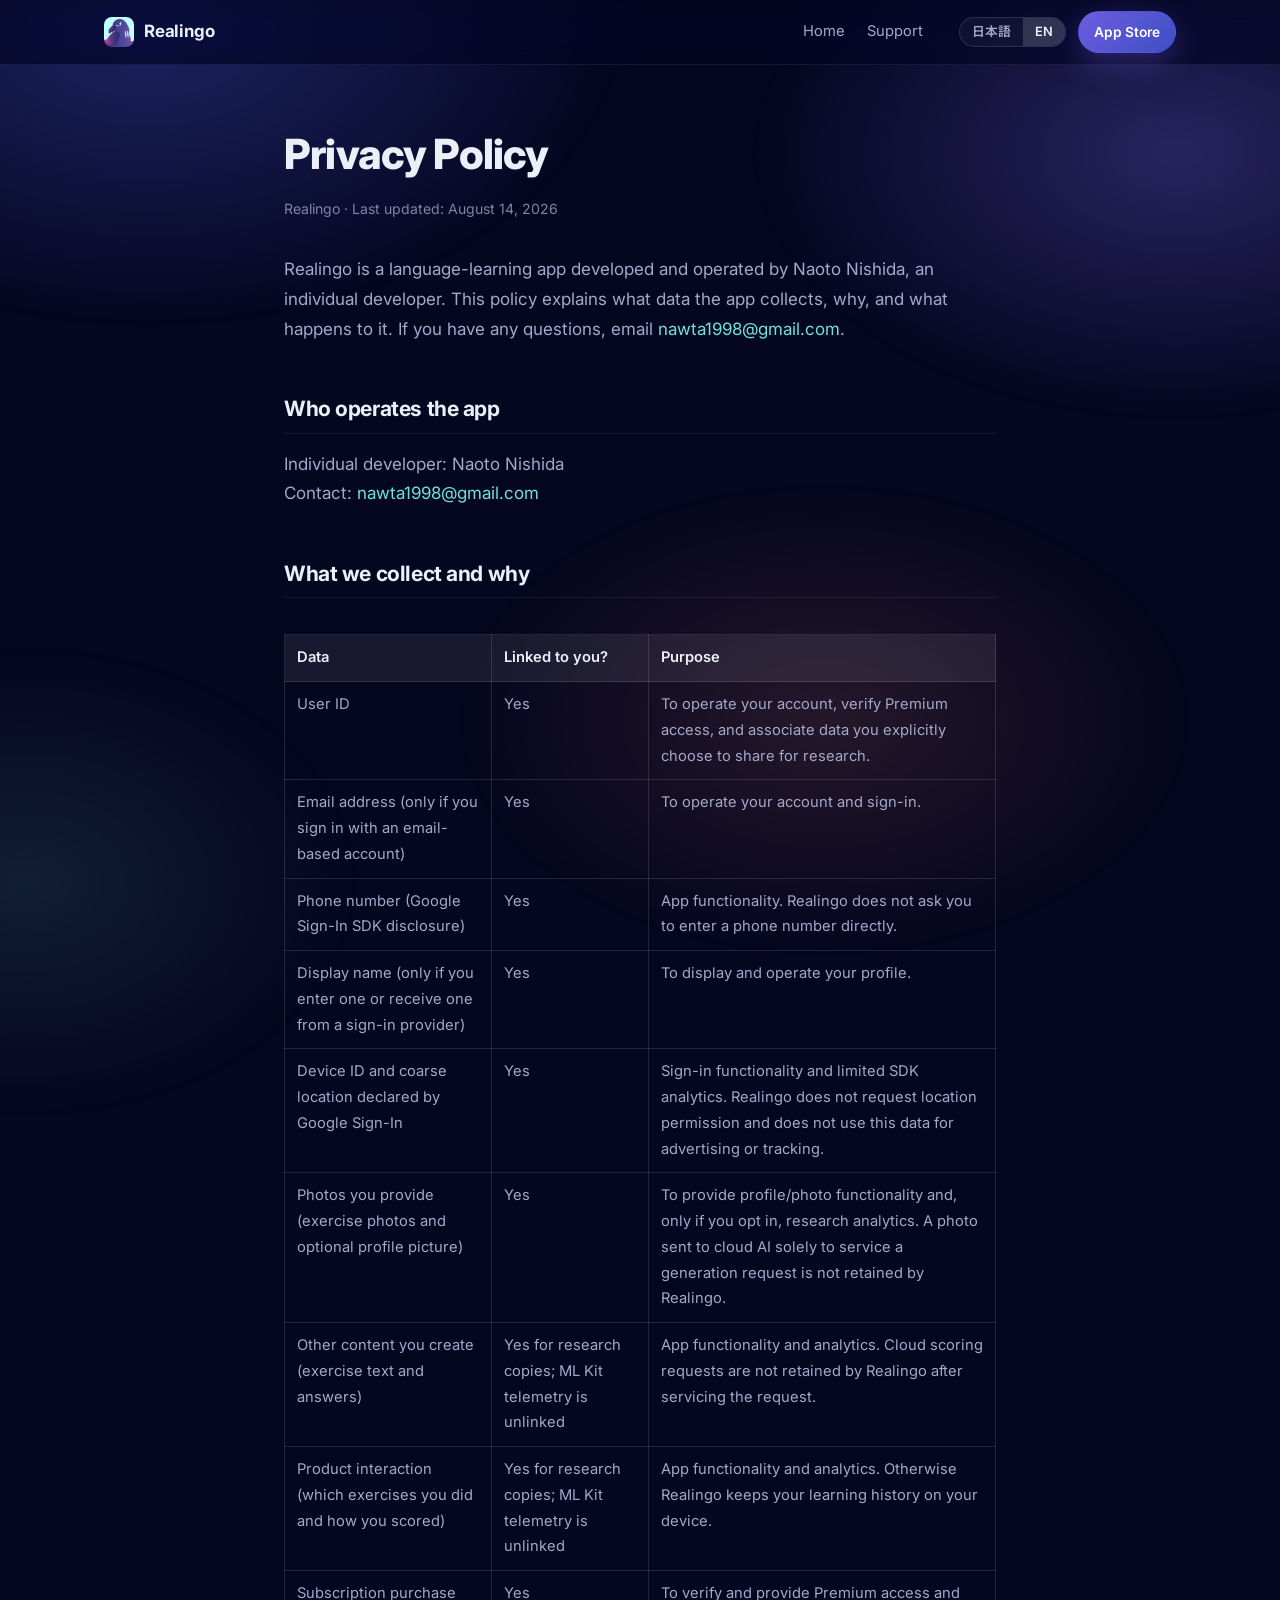
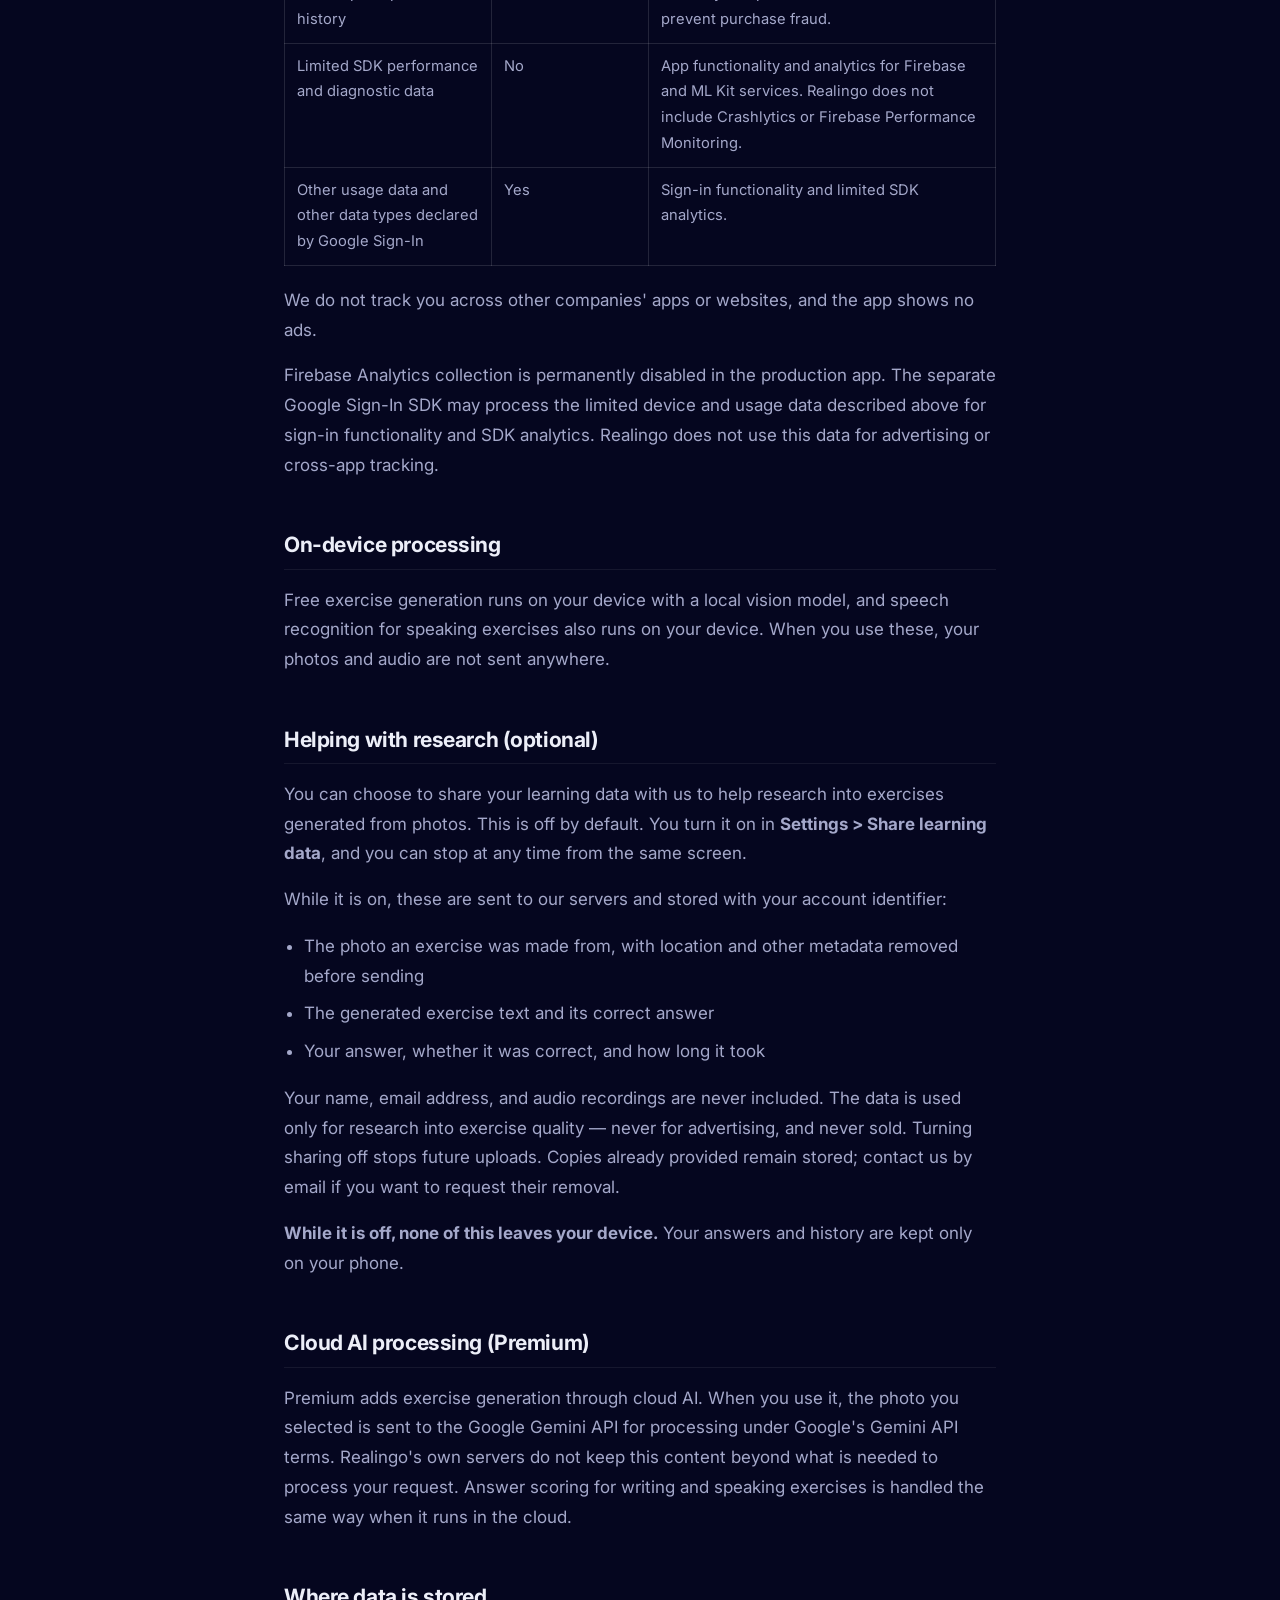
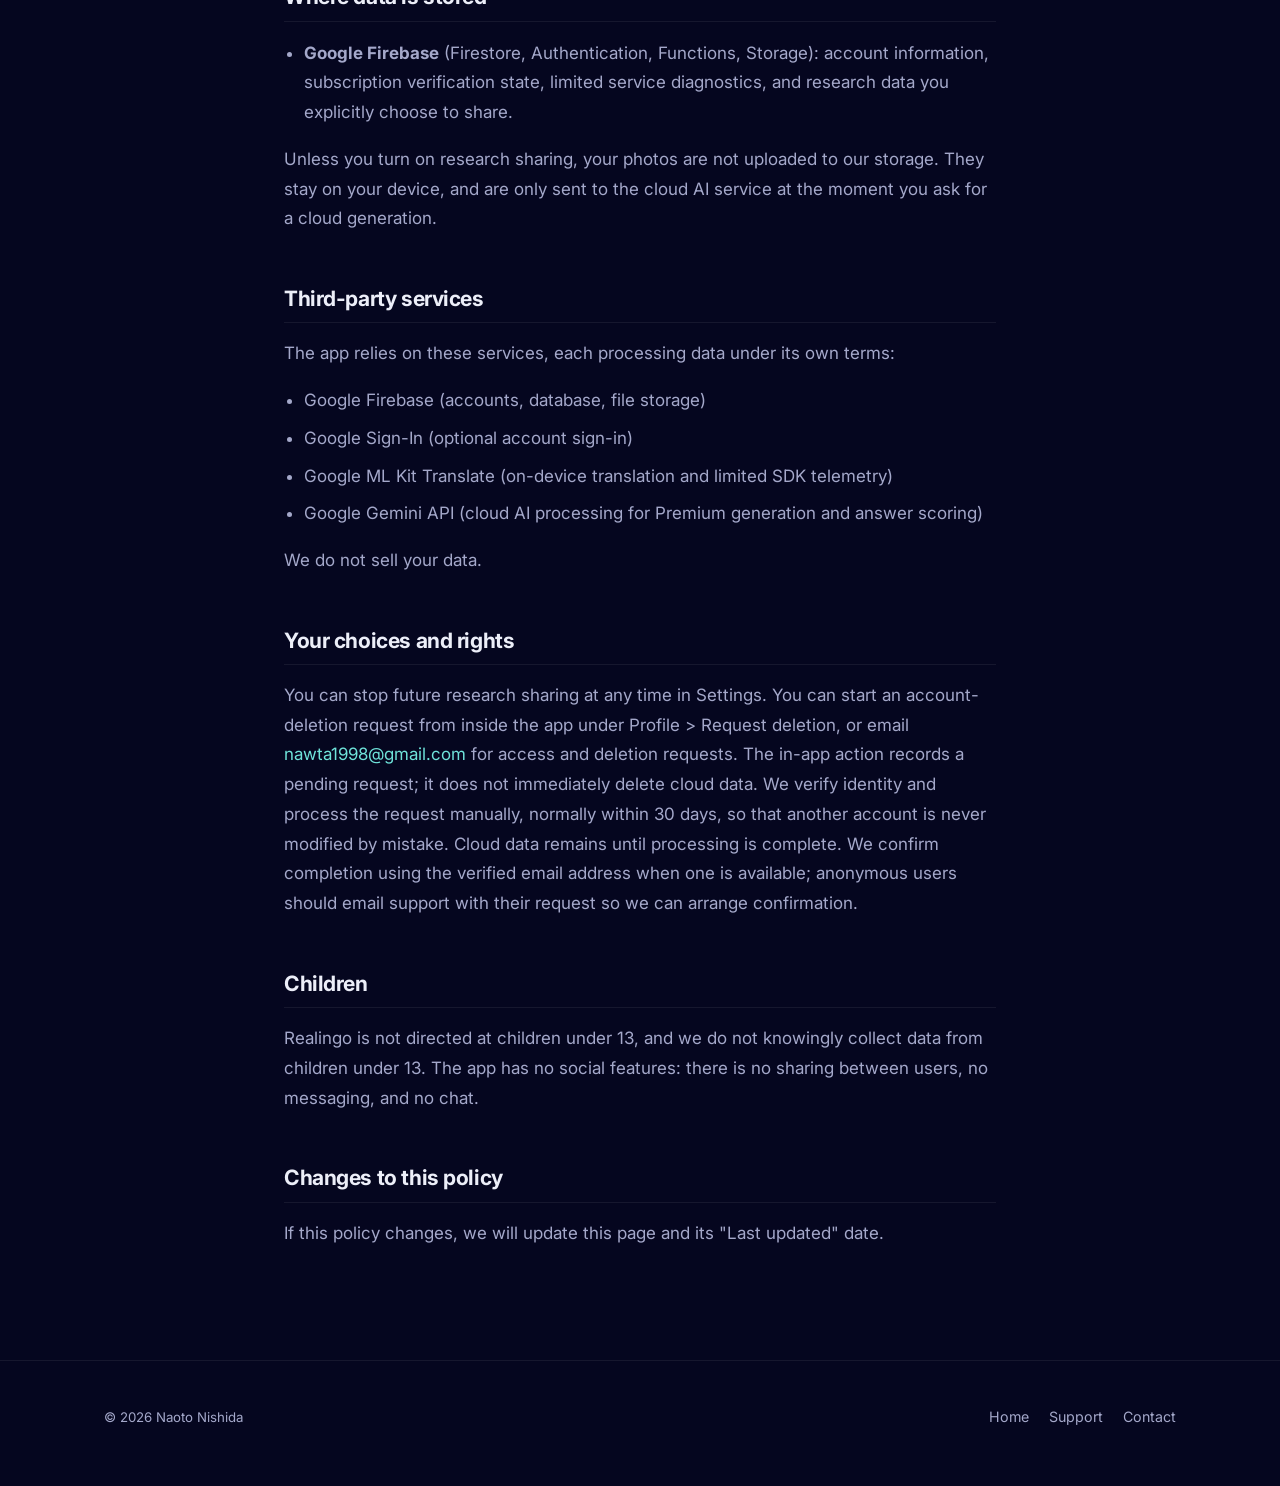
==== privacy.html @ 9abddb1e "Add the Realingo website: landing page, privacy policy, support Three static pages with no build ste" ====
<!DOCTYPE html>
<html lang="ja" data-lang="ja">
<head>
<meta charset="utf-8">
<meta name="viewport" content="width=device-width, initial-scale=1">
<title>プライバシーポリシー — Realingo</title>
<meta name="title-ja" content="プライバシーポリシー — Realingo">
<meta name="title-en" content="Privacy Policy — Realingo">
<meta name="description" content="Realingo が収集するデータと、その用途・保存先・削除方法について。">
<meta name="desc-ja" content="Realingo が収集するデータと、その用途・保存先・削除方法について。">
<meta name="desc-en" content="What data Realingo collects, why, where it is stored, and how to have it deleted.">
<meta name="theme-color" content="#05061f">
<link rel="icon" href="assets/favicon-32.png" sizes="32x32">
<link rel="apple-touch-icon" href="assets/icon-180.png">
<link rel="preconnect" href="https://fonts.googleapis.com">
<link rel="preconnect" href="https://fonts.gstatic.com" crossorigin>
<link href="https://fonts.googleapis.com/css2?family=Inter:wght@400;500;600;700;800&family=Noto+Sans+JP:wght@400;500;700&display=swap" rel="stylesheet">
<link rel="stylesheet" href="styles.css">
<script>
(function(){var r=document.documentElement;r.className+=" js";var l=(location.search.match(/[?&]lang=(ja|en)/)||[])[1];try{if(!l)l=localStorage.getItem("realingo-lang");}catch(e){}if(l!=="ja"&&l!=="en")l=(navigator.language||"en").toLowerCase().indexOf("ja")===0?"ja":"en";r.setAttribute("data-lang",l);r.setAttribute("lang",l);})();
</script>
</head>
<body>

<header class="site-header">
  <div class="wrap">
    <a class="brand" href="./">
      <img src="assets/icon-180.png" alt="" width="30" height="30">
      Realingo
    </a>
    <nav class="site-nav">
      <a href="./"><span class="ja">ホーム</span><span class="en">Home</span></a>
      <a href="support.html"><span class="ja">サポート</span><span class="en">Support</span></a>
    </nav>
    <div class="header-actions">
      <div class="lang-toggle" role="group" aria-label="Language">
        <button type="button" data-lang="ja" aria-pressed="true">日本語</button>
        <button type="button" data-lang="en" aria-pressed="false">EN</button>
      </div>
      <a class="btn btn-primary btn-sm" href="https://apps.apple.com/us/app/realingo/id6791108476">App Store</a>
    </div>
  </div>
</header>

<main class="doc">
  <div class="wrap">

    <!-- ========================= 日本語 ========================= -->
    <div class="ja">
      <h1>プライバシーポリシー</h1>
      <p class="meta">Realingo ・ 最終更新日: 2026年8月14日</p>

      <p>Realingo は、個人開発者である西田直人が開発・運営する語学学習アプリです。このポリシーでは、アプリがどのデータを、何のために集め、それがどう扱われるかを説明します。ご質問は <a href="mailto:nawta1998@gmail.com">nawta1998@gmail.com</a> までお願いします。</p>

      <p class="meta">この日本語版は英語版の参考訳です。内容に差異がある場合は英語版（ヘッダーの EN で切り替え）が優先します。</p>

      <h2>運営者</h2>
      <p>個人開発者: 西田直人（Naoto Nishida）<br>
      連絡先: <a href="mailto:nawta1998@gmail.com">nawta1998@gmail.com</a></p>

      <h2>収集するデータと、その目的</h2>
      <div class="tablewrap">
        <table>
          <tr><th>データ</th><th>本人と紐づくか</th><th>目的</th></tr>
          <tr><td>ユーザー ID</td><td>はい</td><td>アカウントの運用、Premium 権限の確認、研究に提供すると明示的に選んだデータとの紐づけ。</td></tr>
          <tr><td>メールアドレス（メールでサインインした場合のみ）</td><td>はい</td><td>アカウントの運用とサインイン。</td></tr>
          <tr><td>電話番号（Google Sign-In SDK の開示事項）</td><td>はい</td><td>アプリの機能提供。Realingo が電話番号の入力を求めることはありません。</td></tr>
          <tr><td>表示名（入力した場合、またはサインイン提供元から取得した場合のみ）</td><td>はい</td><td>プロフィールの表示と運用。</td></tr>
          <tr><td>Google Sign-In が申告する端末 ID・おおまかな位置</td><td>はい</td><td>サインイン機能と、SDK の限定的な分析。Realingo は位置情報の許可を求めず、このデータを広告やトラッキングに使いません。</td></tr>
          <tr><td>提供された写真（練習用の写真と、任意のプロフィール画像）</td><td>はい</td><td>プロフィール・写真機能の提供と、オプトインした場合のみ研究分析。生成リクエストの処理のためだけにクラウド AI へ送られた写真を、Realingo は保持しません。</td></tr>
          <tr><td>作成した内容（練習問題の文と解答）</td><td>研究用のコピーは紐づく。ML Kit のテレメトリは紐づかない</td><td>アプリの機能提供と分析。クラウド採点のリクエストは、処理後に Realingo 側で保持しません。</td></tr>
          <tr><td>利用状況（どの練習をして、どう採点されたか）</td><td>研究用のコピーは紐づく。ML Kit のテレメトリは紐づかない</td><td>アプリの機能提供と分析。それ以外の場合、学習履歴は端末内に保持します。</td></tr>
          <tr><td>サブスクリプションの購入履歴</td><td>はい</td><td>Premium の権限確認と提供、購入の不正防止。</td></tr>
          <tr><td>SDK の限定的な性能・診断データ</td><td>いいえ</td><td>Firebase および ML Kit の機能提供と分析。Realingo は Crashlytics と Firebase Performance Monitoring を含みません。</td></tr>
          <tr><td>その他の利用データ、および Google Sign-In が申告するその他のデータ種別</td><td>はい</td><td>サインイン機能と、SDK の限定的な分析。</td></tr>
        </table>
      </div>
      <p>他社のアプリやウェブサイトをまたいだトラッキングは行いません。アプリに広告は表示されません。</p>
      <p>製品版アプリでは Firebase Analytics の収集を恒久的に無効化しています。別個の Google Sign-In SDK は、サインイン機能と SDK の分析のために上記の限定的な端末・利用データを処理することがあります。Realingo はこのデータを広告やアプリ横断のトラッキングに使いません。</p>

      <h2>端末内での処理</h2>
      <p>無料の問題生成は端末内のローカルな画像モデルで動き、スピーキング練習の音声認識も端末内で動きます。これらを使っているあいだ、写真と音声はどこにも送信されません。</p>

      <h2>研究への協力（任意）</h2>
      <p>写真から生成される練習問題の研究に協力するため、学習データを提供することを選べます。初期状態ではオフです。<strong>設定 &gt; Share learning data</strong> でオンにでき、同じ画面からいつでも止められます。</p>
      <p>オンのあいだ、次のデータがアカウント識別子とともにサーバーへ送られ、保存されます。</p>
      <ul>
        <li>練習問題のもとになった写真（送信前に位置情報などのメタデータを除去）</li>
        <li>生成された練習問題の文と、その正解</li>
        <li>あなたの解答、正誤、所要時間</li>
      </ul>
      <p>氏名・メールアドレス・録音データが含まれることはありません。このデータは練習問題の品質に関する研究にのみ使い、広告には使わず、販売もしません。オフにすると、それ以降の送信は止まります。すでに提供されたコピーは保存されたままになるので、削除をご希望の場合はメールでご連絡ください。</p>
      <p><strong>オフのあいだは、これらが端末の外に出ることはありません。</strong>解答と履歴は端末内にのみ保持されます。</p>

      <h2>クラウド AI による処理（Premium）</h2>
      <p>Premium では、クラウド AI による問題生成が使えます。これを使うと、選んだ写真が Google の Gemini API に送られ、Google の Gemini API 規約のもとで処理されます。Realingo のサーバーは、リクエストの処理に必要な範囲を超えてこの内容を保持しません。ライティングとスピーキングの採点をクラウドで行う場合も同様です。</p>

      <h2>データの保存先</h2>
      <ul>
        <li><strong>Google Firebase</strong>（Firestore、Authentication、Functions、Storage）: アカウント情報、サブスクリプションの確認状態、限定的なサービス診断、および明示的に提供を選んだ研究データ。</li>
      </ul>
      <p>研究への提供をオンにしないかぎり、写真が当方のストレージにアップロードされることはありません。写真は端末内に留まり、クラウド生成を依頼した瞬間にのみクラウド AI サービスへ送られます。</p>

      <h2>利用する外部サービス</h2>
      <p>アプリは次のサービスを利用しており、それぞれが自社の規約のもとでデータを処理します。</p>
      <ul>
        <li>Google Firebase（アカウント、データベース、ファイル保存）</li>
        <li>Google Sign-In（任意のアカウントサインイン）</li>
        <li>Google ML Kit Translate（端末内翻訳と、限定的な SDK テレメトリ）</li>
        <li>Google Gemini API（Premium の生成と解答採点のためのクラウド AI 処理）</li>
      </ul>
      <p>データを販売することはありません。</p>

      <h2>ユーザーの選択と権利</h2>
      <p>研究への提供は、設定からいつでも止められます。アカウントの削除は、アプリ内の <strong>Profile &gt; Request deletion</strong> から依頼できます。開示・削除のご請求は <a href="mailto:nawta1998@gmail.com">nawta1998@gmail.com</a> へのメールでも受け付けます。アプリ内の操作は削除依頼を記録するもので、クラウド上のデータがその場で削除されるわけではありません。他のアカウントを誤って変更しないよう本人確認を行い、手作業で、通常は 30 日以内に処理します。処理が完了するまでクラウド上のデータは残ります。確認済みのメールアドレスがある場合は、そのアドレス宛に完了を連絡します。匿名でご利用の方は、確認方法を調整するためサポート宛にメールでご請求ください。</p>

      <h2>お子さまについて</h2>
      <p>Realingo は 13 歳未満のお子さまを対象としておらず、13 歳未満のお子さまのデータを意図的に収集することはありません。アプリにソーシャル機能はありません。ユーザー間の共有、メッセージ、チャットのいずれもありません。</p>

      <h2>このポリシーの変更</h2>
      <p>このポリシーを変更した場合は、このページと「最終更新日」を更新します。</p>
    </div>

    <!-- ========================= English ========================= -->
    <div class="en">
      <h1>Privacy Policy</h1>
      <p class="meta">Realingo · Last updated: August 14, 2026</p>

      <p>Realingo is a language-learning app developed and operated by Naoto Nishida, an individual developer. This policy explains what data the app collects, why, and what happens to it. If you have any questions, email <a href="mailto:nawta1998@gmail.com">nawta1998@gmail.com</a>.</p>

      <h2>Who operates the app</h2>
      <p>Individual developer: Naoto Nishida<br>
      Contact: <a href="mailto:nawta1998@gmail.com">nawta1998@gmail.com</a></p>

      <h2>What we collect and why</h2>
      <div class="tablewrap">
        <table>
          <tr><th>Data</th><th>Linked to you?</th><th>Purpose</th></tr>
          <tr><td>User ID</td><td>Yes</td><td>To operate your account, verify Premium access, and associate data you explicitly choose to share for research.</td></tr>
          <tr><td>Email address (only if you sign in with an email-based account)</td><td>Yes</td><td>To operate your account and sign-in.</td></tr>
          <tr><td>Phone number (Google Sign-In SDK disclosure)</td><td>Yes</td><td>App functionality. Realingo does not ask you to enter a phone number directly.</td></tr>
          <tr><td>Display name (only if you enter one or receive one from a sign-in provider)</td><td>Yes</td><td>To display and operate your profile.</td></tr>
          <tr><td>Device ID and coarse location declared by Google Sign-In</td><td>Yes</td><td>Sign-in functionality and limited SDK analytics. Realingo does not request location permission and does not use this data for advertising or tracking.</td></tr>
          <tr><td>Photos you provide (exercise photos and optional profile picture)</td><td>Yes</td><td>To provide profile/photo functionality and, only if you opt in, research analytics. A photo sent to cloud AI solely to service a generation request is not retained by Realingo.</td></tr>
          <tr><td>Other content you create (exercise text and answers)</td><td>Yes for research copies; ML Kit telemetry is unlinked</td><td>App functionality and analytics. Cloud scoring requests are not retained by Realingo after servicing the request.</td></tr>
          <tr><td>Product interaction (which exercises you did and how you scored)</td><td>Yes for research copies; ML Kit telemetry is unlinked</td><td>App functionality and analytics. Otherwise Realingo keeps your learning history on your device.</td></tr>
          <tr><td>Subscription purchase history</td><td>Yes</td><td>To verify and provide Premium access and prevent purchase fraud.</td></tr>
          <tr><td>Limited SDK performance and diagnostic data</td><td>No</td><td>App functionality and analytics for Firebase and ML Kit services. Realingo does not include Crashlytics or Firebase Performance Monitoring.</td></tr>
          <tr><td>Other usage data and other data types declared by Google Sign-In</td><td>Yes</td><td>Sign-in functionality and limited SDK analytics.</td></tr>
        </table>
      </div>
      <p>We do not track you across other companies' apps or websites, and the app shows no ads.</p>
      <p>Firebase Analytics collection is permanently disabled in the production app. The separate Google Sign-In SDK may process the limited device and usage data described above for sign-in functionality and SDK analytics. Realingo does not use this data for advertising or cross-app tracking.</p>

      <h2>On-device processing</h2>
      <p>Free exercise generation runs on your device with a local vision model, and speech recognition for speaking exercises also runs on your device. When you use these, your photos and audio are not sent anywhere.</p>

      <h2>Helping with research (optional)</h2>
      <p>You can choose to share your learning data with us to help research into exercises generated from photos. This is off by default. You turn it on in <strong>Settings &gt; Share learning data</strong>, and you can stop at any time from the same screen.</p>
      <p>While it is on, these are sent to our servers and stored with your account identifier:</p>
      <ul>
        <li>The photo an exercise was made from, with location and other metadata removed before sending</li>
        <li>The generated exercise text and its correct answer</li>
        <li>Your answer, whether it was correct, and how long it took</li>
      </ul>
      <p>Your name, email address, and audio recordings are never included. The data is used only for research into exercise quality — never for advertising, and never sold. Turning sharing off stops future uploads. Copies already provided remain stored; contact us by email if you want to request their removal.</p>
      <p><strong>While it is off, none of this leaves your device.</strong> Your answers and history are kept only on your phone.</p>

      <h2>Cloud AI processing (Premium)</h2>
      <p>Premium adds exercise generation through cloud AI. When you use it, the photo you selected is sent to the Google Gemini API for processing under Google's Gemini API terms. Realingo's own servers do not keep this content beyond what is needed to process your request. Answer scoring for writing and speaking exercises is handled the same way when it runs in the cloud.</p>

      <h2>Where data is stored</h2>
      <ul>
        <li><strong>Google Firebase</strong> (Firestore, Authentication, Functions, Storage): account information, subscription verification state, limited service diagnostics, and research data you explicitly choose to share.</li>
      </ul>
      <p>Unless you turn on research sharing, your photos are not uploaded to our storage. They stay on your device, and are only sent to the cloud AI service at the moment you ask for a cloud generation.</p>

      <h2>Third-party services</h2>
      <p>The app relies on these services, each processing data under its own terms:</p>
      <ul>
        <li>Google Firebase (accounts, database, file storage)</li>
        <li>Google Sign-In (optional account sign-in)</li>
        <li>Google ML Kit Translate (on-device translation and limited SDK telemetry)</li>
        <li>Google Gemini API (cloud AI processing for Premium generation and answer scoring)</li>
      </ul>
      <p>We do not sell your data.</p>

      <h2>Your choices and rights</h2>
      <p>You can stop future research sharing at any time in Settings. You can start an account-deletion request from inside the app under Profile &gt; Request deletion, or email <a href="mailto:nawta1998@gmail.com">nawta1998@gmail.com</a> for access and deletion requests. The in-app action records a pending request; it does not immediately delete cloud data. We verify identity and process the request manually, normally within 30 days, so that another account is never modified by mistake. Cloud data remains until processing is complete. We confirm completion using the verified email address when one is available; anonymous users should email support with their request so we can arrange confirmation.</p>

      <h2>Children</h2>
      <p>Realingo is not directed at children under 13, and we do not knowingly collect data from children under 13. The app has no social features: there is no sharing between users, no messaging, and no chat.</p>

      <h2>Changes to this policy</h2>
      <p>If this policy changes, we will update this page and its "Last updated" date.</p>
    </div>

  </div>
</main>

<footer class="site-footer">
  <div class="wrap">
    <span class="copy">© 2026 Naoto Nishida</span>
    <nav>
      <a href="./"><span class="ja">ホーム</span><span class="en">Home</span></a>
      <a href="support.html"><span class="ja">サポート</span><span class="en">Support</span></a>
      <a href="mailto:nawta1998@gmail.com"><span class="ja">問い合わせ</span><span class="en">Contact</span></a>
    </nav>
  </div>
</footer>

<script src="site.js" defer></script>
</body>
</html>
---- styles.css ----
/* Realingo — landing site
   Palette sampled from the App Store screenshot set in docs/appstore_review/2026-08-14. */

:root {
  --ink:        #05061f;
  --ink-2:      #0a0b2c;
  --surface:    rgba(255, 255, 255, 0.045);
  --surface-2:  rgba(255, 255, 255, 0.08);
  --line:       rgba(255, 255, 255, 0.12);
  --line-soft:  rgba(255, 255, 255, 0.07);
  --text:       #eceef8;
  --muted:      #a4a8ca;
  --violet:     #6d5ce0;
  --indigo:     #3d4fc4;
  --aqua:       #6fe3da;
  --coral:      #ff8e78;
  --radius:     18px;
  --maxw:       1120px;
  color-scheme: dark;
}

* { box-sizing: border-box; }

html { scroll-behavior: smooth; -webkit-text-size-adjust: 100%; }

body {
  margin: 0;
  background: var(--ink);
  color: var(--text);
  font-family: "Inter", "Noto Sans JP", -apple-system, BlinkMacSystemFont, "Segoe UI", Roboto, Helvetica, Arial, sans-serif;
  font-size: 17px;
  line-height: 1.75;
  font-feature-settings: "palt" 1;
  overflow-x: hidden;
}

/* Ambient glow, fixed behind everything */
body::before {
  content: "";
  position: fixed;
  inset: -10% -10% auto -10%;
  height: 150vh;
  z-index: -1;
  pointer-events: none;
  background:
    radial-gradient(60vw 55vh at 18% 8%,  rgba(61, 79, 196, 0.42), transparent 62%),
    radial-gradient(52vw 46vh at 85% 18%, rgba(109, 92, 224, 0.34), transparent 64%),
    radial-gradient(44vw 40vh at 62% 60%, rgba(255, 142, 120, 0.13), transparent 66%),
    radial-gradient(40vw 40vh at 10% 72%, rgba(111, 227, 218, 0.11), transparent 66%);
  filter: blur(6px);
}

img { max-width: 100%; display: block; }

a { color: var(--aqua); text-decoration: none; }
a:hover { text-decoration: underline; }

.wrap { max-width: var(--maxw); margin: 0 auto; padding: 0 24px; }

/* ---------- language switch ---------- */
html[data-lang="ja"] .en,
html[data-lang="en"] .ja { display: none !important; }

/* ---------- header ---------- */
.site-header {
  position: sticky;
  top: 0;
  z-index: 50;
  backdrop-filter: saturate(160%) blur(14px);
  -webkit-backdrop-filter: saturate(160%) blur(14px);
  background: rgba(5, 6, 31, 0.72);
  border-bottom: 1px solid var(--line-soft);
}
.site-header .wrap {
  display: flex;
  align-items: center;
  gap: 18px;
  height: 64px;
}
.brand {
  display: flex;
  align-items: center;
  gap: 10px;
  font-weight: 700;
  letter-spacing: -0.01em;
  color: var(--text);
  font-size: 1.06rem;
}
.brand:hover { text-decoration: none; }
.brand img { width: 30px; height: 30px; border-radius: 8px; }

.site-nav { display: flex; gap: 22px; margin-left: auto; font-size: 0.92rem; }
.site-nav a { color: var(--muted); }
.site-nav a:hover { color: var(--text); text-decoration: none; }

.header-actions { display: flex; align-items: center; gap: 12px; margin-left: 18px; }

.lang-toggle {
  display: inline-flex;
  border: 1px solid var(--line);
  border-radius: 999px;
  overflow: hidden;
  background: var(--surface);
}
.lang-toggle button {
  appearance: none;
  border: 0;
  background: transparent;
  color: var(--muted);
  font: inherit;
  font-size: 0.8rem;
  font-weight: 600;
  padding: 5px 12px;
  cursor: pointer;
  line-height: 1.4;
}
.lang-toggle button[aria-pressed="true"] {
  background: rgba(255, 255, 255, 0.14);
  color: var(--text);
}

/* ---------- buttons ---------- */
.btn {
  display: inline-flex;
  align-items: center;
  gap: 8px;
  padding: 11px 20px;
  border-radius: 999px;
  font-weight: 600;
  font-size: 0.95rem;
  border: 1px solid transparent;
  transition: transform 0.15s ease, box-shadow 0.15s ease, background 0.15s ease;
}
.btn:hover { text-decoration: none; transform: translateY(-1px); }
.btn-primary {
  background: linear-gradient(135deg, var(--violet), var(--indigo));
  color: #fff;
  box-shadow: 0 10px 30px rgba(109, 92, 224, 0.35);
}
.btn-primary:hover { box-shadow: 0 14px 38px rgba(109, 92, 224, 0.5); }
.btn-ghost {
  border-color: var(--line);
  color: var(--text);
  background: var(--surface);
}
.btn-ghost:hover { background: var(--surface-2); }
.btn-sm { padding: 8px 15px; font-size: 0.86rem; }

/* App Store badge, drawn rather than hot-linked */
.appstore {
  display: inline-flex;
  align-items: center;
  gap: 11px;
  background: #000;
  border: 1px solid rgba(255, 255, 255, 0.35);
  border-radius: 12px;
  padding: 9px 18px 9px 16px;
  color: #fff;
  transition: transform 0.15s ease, border-color 0.15s ease;
}
.appstore:hover { text-decoration: none; transform: translateY(-1px); border-color: rgba(255, 255, 255, 0.7); }
.appstore svg { width: 24px; height: 28px; fill: #fff; flex: none; }
.appstore span { display: flex; flex-direction: column; line-height: 1.12; }
.appstore small { font-size: 0.64rem; letter-spacing: 0.02em; opacity: 0.92; }
.appstore strong { font-size: 1.22rem; font-weight: 600; letter-spacing: -0.01em; }

/* ---------- section scaffolding ---------- */
section { padding: 96px 0; }
.eyebrow {
  display: inline-block;
  font-size: 0.78rem;
  font-weight: 700;
  letter-spacing: 0.14em;
  text-transform: uppercase;
  color: var(--aqua);
  margin: 0 0 14px;
}
h1, h2, h3 {
  line-height: 1.24;
  letter-spacing: -0.02em;
  margin: 0 0 16px;
  text-wrap: balance;      /* keeps a single character off its own last line */
}
/* Japanese sets wider than Latin at the same size, and it has no spaces to wrap
   at, so headings get their own scale and never break inside a word. */
html[data-lang="ja"] h1,
html[data-lang="ja"] h2,
html[data-lang="ja"] h3 { word-break: keep-all; overflow-wrap: anywhere; }
html[data-lang="ja"] h1 { font-size: clamp(1.85rem, 4.4vw, 2.95rem); line-height: 1.34; }
html[data-lang="ja"] h2 { font-size: clamp(1.4rem, 3vw, 2.05rem); line-height: 1.38; }
html[data-lang="ja"] h3 { font-size: 1.08rem; line-height: 1.5; }
html[data-lang="ja"] .lead { font-size: 1.02rem; }
h1 { font-size: clamp(2.1rem, 4.8vw, 3.2rem); font-weight: 800; }
h2 { font-size: clamp(1.6rem, 3.6vw, 2.5rem); font-weight: 700; }
h3 { font-size: 1.18rem; font-weight: 700; }
p  { margin: 0 0 16px; color: var(--muted); }
.lead { text-wrap: pretty; }
.lead { font-size: 1.08rem; color: #c8cbe4; max-width: 62ch; }
.section-head { max-width: 64ch; margin-bottom: 48px; }
.accent { color: var(--aqua); }

/* ---------- hero ---------- */
.hero { padding: 84px 0 64px; }
.hero .wrap {
  display: grid;
  grid-template-columns: 1.2fr 0.8fr;
  gap: 48px;
  align-items: center;
}
.hero-pill {
  display: inline-flex;
  align-items: center;
  gap: 8px;
  border: 1px solid var(--line);
  background: var(--surface);
  border-radius: 999px;
  padding: 6px 14px;
  font-size: 0.82rem;
  color: var(--muted);
  margin-bottom: 22px;
}
.hero-pill b { color: var(--text); font-weight: 600; }
.hero h1 { margin-bottom: 20px; }
.hero-cta { display: flex; flex-wrap: wrap; gap: 14px; align-items: center; margin-top: 30px; }
.hero-note { font-size: 0.85rem; color: #7f84a8; margin-top: 18px; }

/* ---------- phone frame ---------- */
.phone {
  position: relative;
  width: 100%;
  max-width: 300px;
  margin: 0 auto;
  border-radius: 46px;
  padding: 10px;
  background: linear-gradient(160deg, #2b2d55, #0d0e26 55%, #1b1d3d);
  box-shadow:
    0 40px 90px rgba(3, 4, 20, 0.7),
    0 0 0 1px rgba(255, 255, 255, 0.09) inset;
}
.phone img {
  width: 100%;
  /* height: auto is required: the img width/height attributes are presentational
     hints, and without this the attribute height wins and the picture is cropped. */
  height: auto;
  aspect-ratio: 1320 / 2868;
  object-fit: cover;
  border-radius: 37px;
  background: #f4f4f8;
}
.phone::after {
  content: "";
  position: absolute;
  inset: -14% -18%;
  z-index: -1;
  border-radius: 50%;
  background: radial-gradient(closest-side, rgba(109, 92, 224, 0.5), transparent 72%);
  filter: blur(24px);
}
.hero .phone { max-width: 312px; }
.feature .phone { max-width: 268px; }

/* ---------- stat strip ---------- */
.stats { padding: 0 0 26px; }
.stats ul {
  list-style: none;
  margin: 0;
  padding: 26px 8px;
  display: grid;
  grid-template-columns: repeat(4, 1fr);
  gap: 18px;
  border-top: 1px solid var(--line-soft);
  border-bottom: 1px solid var(--line-soft);
  text-align: center;
}
.stats b { display: block; font-size: 1.55rem; font-weight: 800; letter-spacing: -0.02em; }
.stats span { font-size: 0.83rem; color: var(--muted); }

/* ---------- cards ---------- */
.cards { display: grid; gap: 20px; }
.cards-3 { grid-template-columns: repeat(3, 1fr); }
.cards-2 { grid-template-columns: repeat(2, 1fr); }
.card {
  border: 1px solid var(--line-soft);
  background: var(--surface);
  border-radius: var(--radius);
  padding: 28px 26px;
}
.card h3 { margin-bottom: 10px; }
.card p:last-child { margin-bottom: 0; }
.card .num {
  display: inline-flex;
  align-items: center;
  justify-content: center;
  width: 34px;
  height: 34px;
  border-radius: 10px;
  background: linear-gradient(135deg, var(--violet), var(--indigo));
  font-weight: 700;
  font-size: 0.95rem;
  margin-bottom: 16px;
  color: #fff;
}
.card .ico { display: block; margin-bottom: 14px; }
.card .ico svg {
  width: 28px;
  height: 28px;
  stroke: var(--aqua);
  stroke-width: 1.6;
  fill: none;
  stroke-linecap: round;
  stroke-linejoin: round;
}

/* ---------- alternating feature rows ---------- */
.feature {
  display: grid;
  grid-template-columns: 1fr 1fr;
  gap: 64px;
  align-items: center;
  padding: 38px 0;
}
.feature:nth-child(even) .feature-text { order: 2; }
.feature-text .eyebrow { margin-bottom: 10px; }
.feature ul { margin: 18px 0 0; padding-left: 1.15em; color: var(--muted); }
.feature li { margin-bottom: 7px; }

/* ---------- language chips ---------- */
.chips { display: flex; flex-wrap: wrap; gap: 9px; }
.chips li {
  list-style: none;
  border: 1px solid var(--line-soft);
  background: var(--surface);
  border-radius: 999px;
  padding: 6px 14px;
  font-size: 0.88rem;
  color: #ced1e8;
}
.chips { padding: 0; margin: 0; }

/* ---------- pricing ---------- */
.plan { position: relative; }
.plan.featured { border-color: rgba(109, 92, 224, 0.55); background: rgba(109, 92, 224, 0.1); }
.plan .price { font-size: 1.45rem; font-weight: 800; letter-spacing: -0.02em; margin: 0 0 18px; color: var(--text); }
.plan ul { margin: 0; padding-left: 1.15em; color: var(--muted); }
.plan li { margin-bottom: 8px; }
.tag {
  position: absolute;
  top: 26px;
  right: 26px;
  font-size: 0.72rem;
  font-weight: 700;
  letter-spacing: 0.08em;
  text-transform: uppercase;
  color: var(--aqua);
}

/* ---------- FAQ ---------- */
.faq details {
  border-bottom: 1px solid var(--line-soft);
  padding: 20px 0;
}
.faq summary {
  cursor: pointer;
  font-weight: 600;
  font-size: 1.04rem;
  list-style: none;
  display: flex;
  justify-content: space-between;
  gap: 18px;
  color: var(--text);
}
.faq summary::-webkit-details-marker { display: none; }
.faq summary::after { content: "+"; color: var(--aqua); font-weight: 400; font-size: 1.4rem; line-height: 1; }
.faq details[open] summary::after { content: "\2212"; }
.faq details > div { padding-top: 12px; }
.faq p:last-child { margin-bottom: 0; }

/* ---------- closing CTA ---------- */
.final {
  text-align: center;
  border: 1px solid var(--line-soft);
  border-radius: 26px;
  padding: 66px 28px;
  background:
    radial-gradient(70% 120% at 50% 0%, rgba(109, 92, 224, 0.28), transparent 70%),
    var(--surface);
}
.final .lead { margin-left: auto; margin-right: auto; }
.final-cta { display: flex; justify-content: center; flex-wrap: wrap; gap: 14px; margin-top: 28px; }

/* ---------- footer ---------- */
.site-footer {
  border-top: 1px solid var(--line-soft);
  padding: 44px 0 56px;
  font-size: 0.89rem;
  color: var(--muted);
}
.site-footer .wrap { display: flex; flex-wrap: wrap; gap: 20px; align-items: center; }
.site-footer nav { display: flex; flex-wrap: wrap; gap: 20px; margin-left: auto; }
.site-footer a { color: var(--muted); }
.site-footer a:hover { color: var(--text); }
.copy { font-size: 0.83rem; }

/* ---------- document pages (privacy / support) ---------- */
.doc { padding: 64px 0 96px; }
.doc .wrap { max-width: 760px; }
.doc h1 { font-size: clamp(1.9rem, 4.4vw, 2.6rem); }
.doc h2 {
  font-size: 1.32rem;
  margin-top: 52px;
  padding-bottom: 10px;
  border-bottom: 1px solid var(--line-soft);
}
.doc h3 { font-size: 1.06rem; margin-top: 34px; }
.doc ul { color: var(--muted); padding-left: 1.2em; }
.doc li { margin-bottom: 8px; }
.doc .meta { color: #7f84a8; font-size: 0.88rem; margin-bottom: 34px; }
.doc table { border-collapse: collapse; width: 100%; font-size: 0.92rem; margin: 20px 0; }
.doc th, .doc td { border: 1px solid var(--line); padding: 10px 12px; text-align: left; vertical-align: top; color: var(--muted); }
.doc th { background: var(--surface-2); color: var(--text); font-weight: 600; }
.tablewrap { overflow-x: auto; }

/* ---------- reveal on scroll ----------
   Hidden only once the inline head script has added .js, so a reader with
   JavaScript off still sees every section. */
html.js .reveal { opacity: 0; transform: translateY(18px); transition: opacity 0.6s ease, transform 0.6s ease; }
html.js .reveal.shown { opacity: 1; transform: none; }

@media (prefers-reduced-motion: reduce) {
  html { scroll-behavior: auto; }
  html.js .reveal { opacity: 1; transform: none; transition: none; }
  .btn:hover, .appstore:hover { transform: none; }
}

/* ---------- responsive ---------- */
@media (max-width: 900px) {
  section { padding: 72px 0; }
  .hero .wrap { grid-template-columns: 1fr; gap: 44px; }
  .hero { padding: 56px 0 40px; }
  .feature { grid-template-columns: 1fr; gap: 34px; padding: 44px 0; }
  .feature:nth-child(even) .feature-text { order: 0; }
  .cards-3, .cards-2 { grid-template-columns: 1fr; }
  .stats ul { grid-template-columns: repeat(2, 1fr); gap: 24px 12px; }
  .site-nav { display: none; }
  .header-actions { margin-left: auto; }
}

@media (max-width: 520px) {
  body { font-size: 16px; }
  .wrap { padding: 0 16px; }
  .final { padding: 48px 20px; }
  .card { padding: 24px 20px; }
}
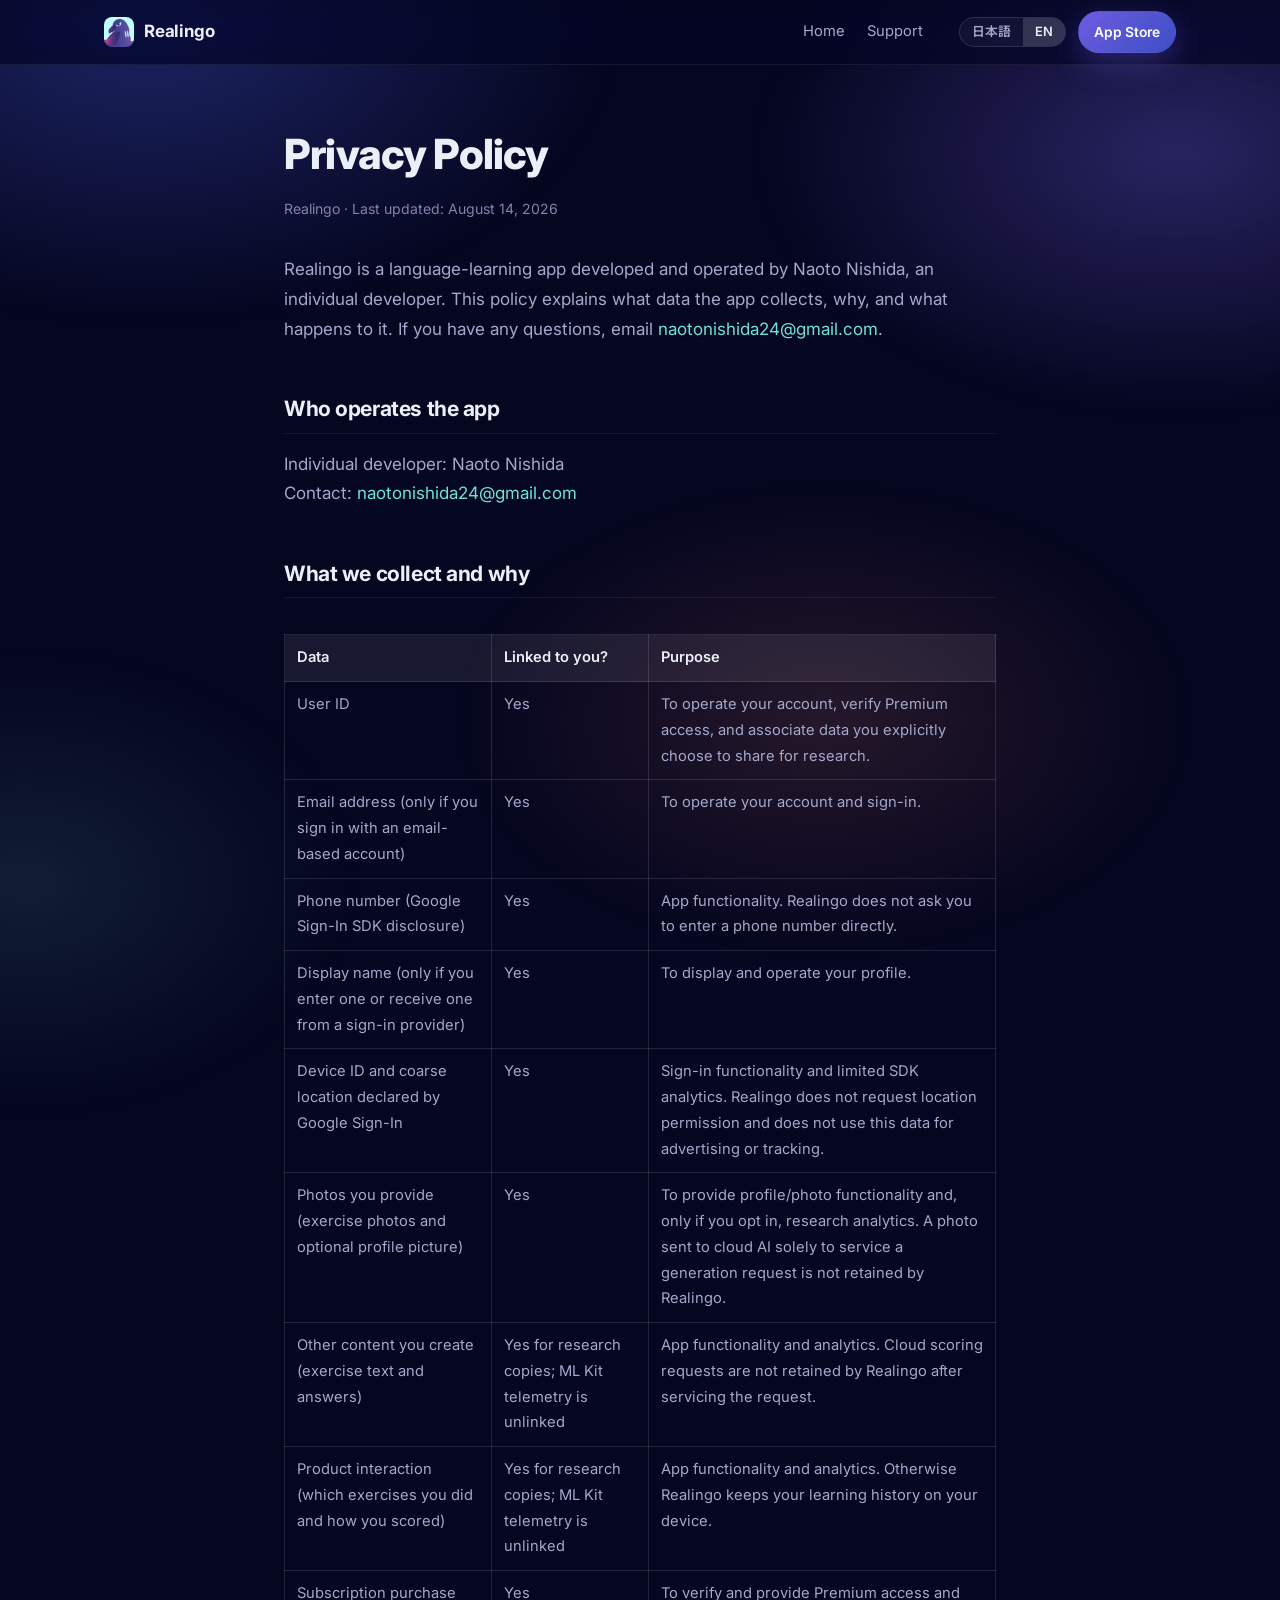
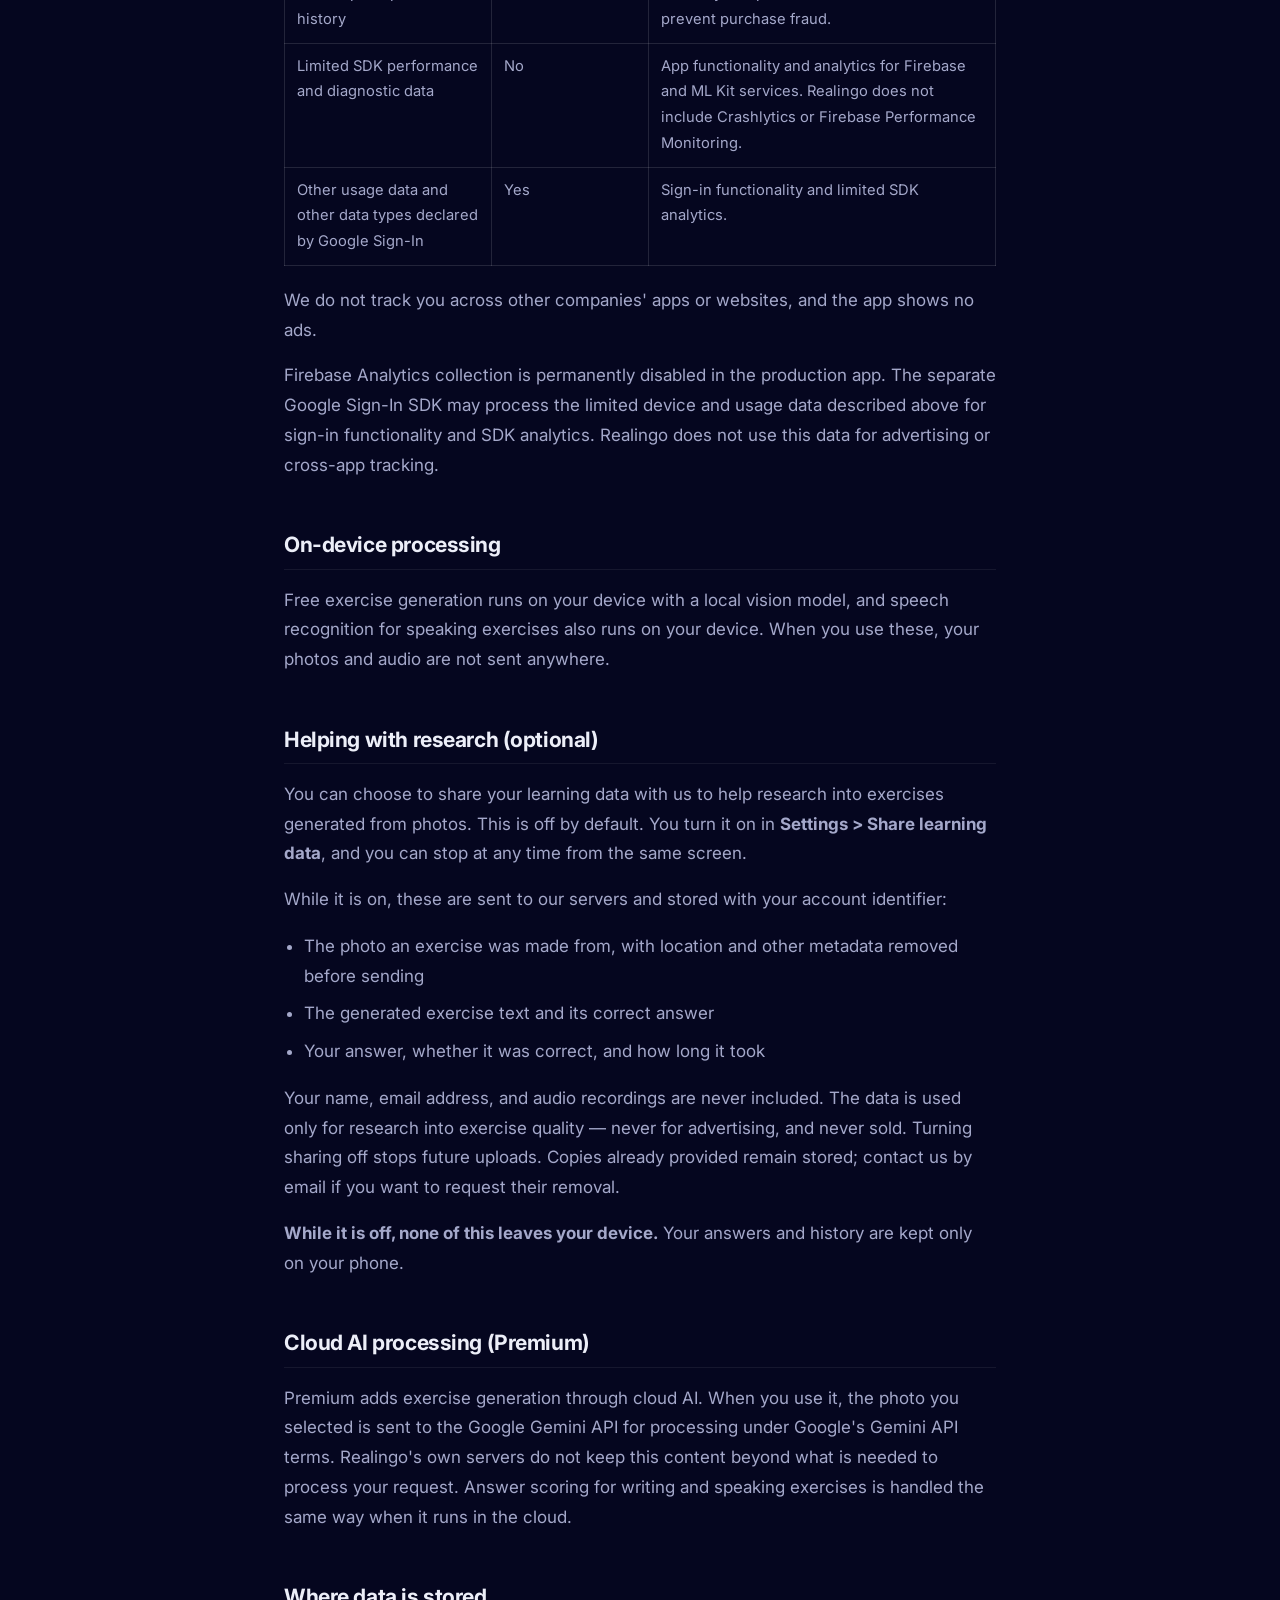
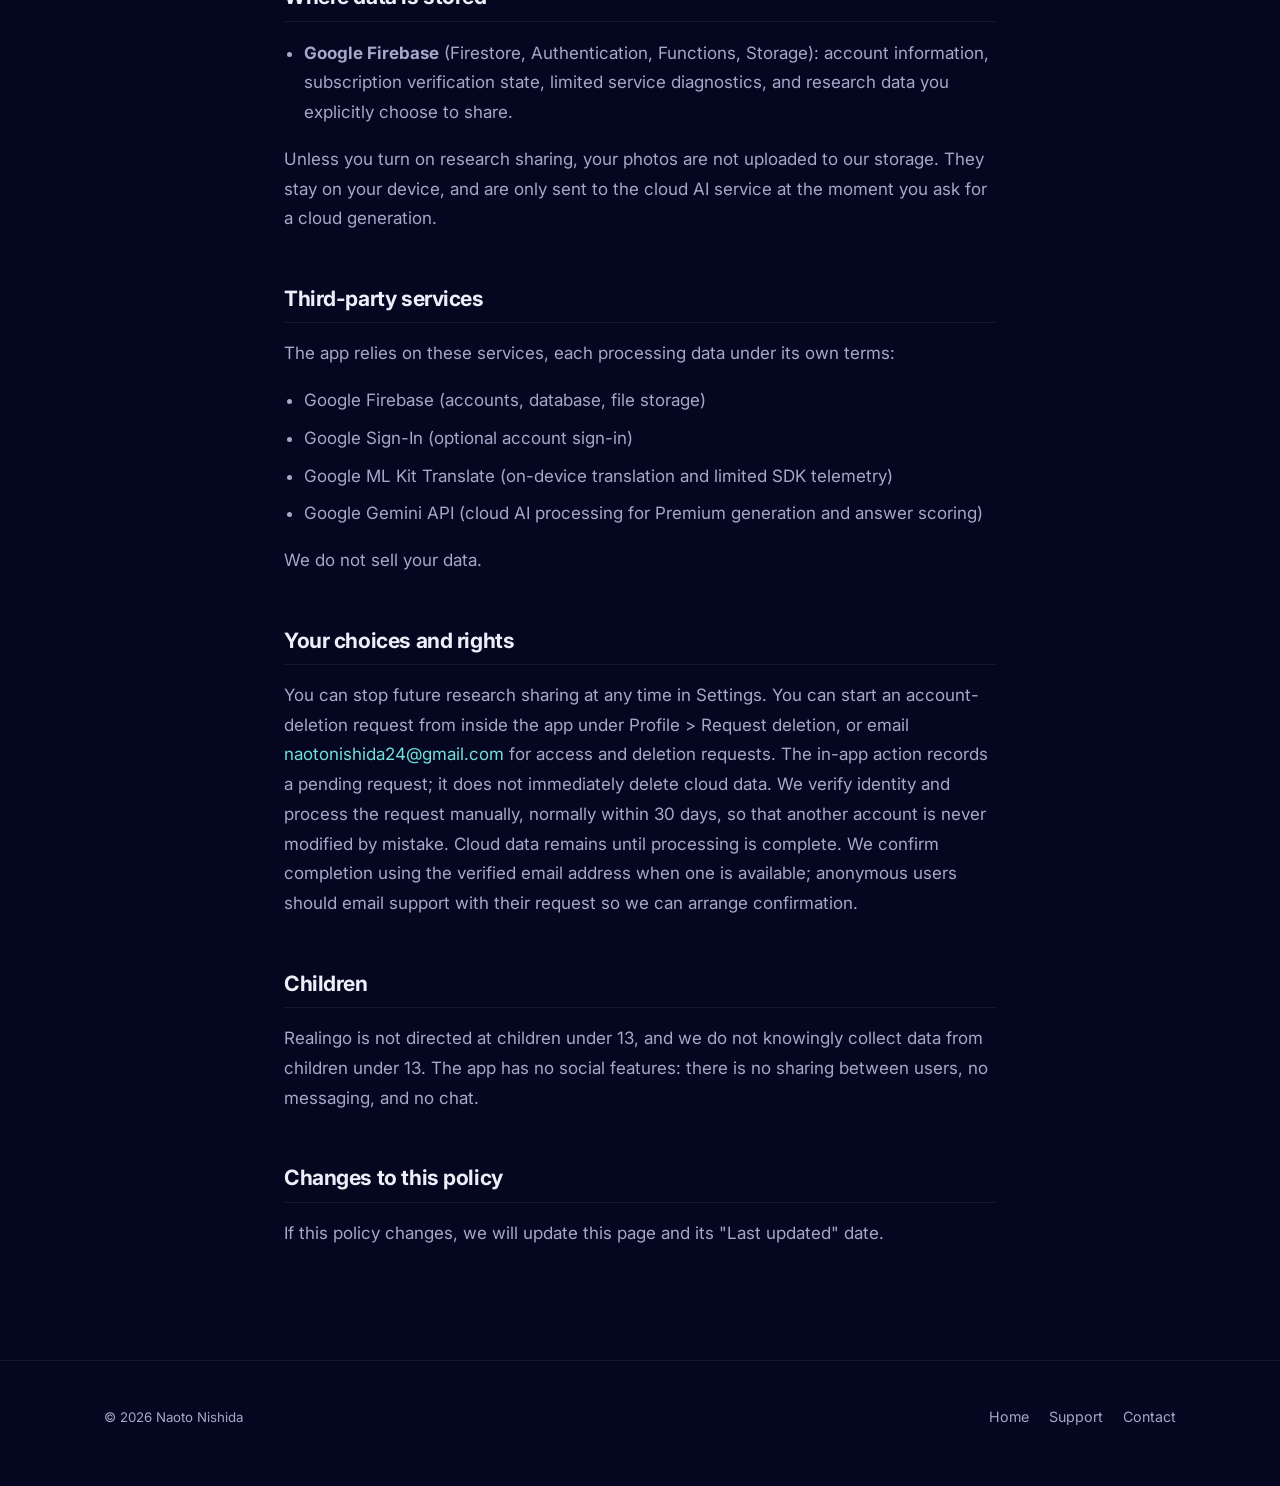
==== commit e2e22d4a: "Use naotonishida24@gmail.com as the contact address All 17 places that named the old address now nam" ====
--- a/privacy.html
+++ b/privacy.html
@@ -50,13 +50,13 @@
       <h1>プライバシーポリシー</h1>
       <p class="meta">Realingo ・ 最終更新日: 2026年8月14日</p>
 
-      <p>Realingo は、個人開発者である西田直人が開発・運営する語学学習アプリです。このポリシーでは、アプリがどのデータを、何のために集め、それがどう扱われるかを説明します。ご質問は <a href="mailto:nawta1998@gmail.com">nawta1998@gmail.com</a> までお願いします。</p>
+      <p>Realingo は、個人開発者である西田直人が開発・運営する語学学習アプリです。このポリシーでは、アプリがどのデータを、何のために集め、それがどう扱われるかを説明します。ご質問は <a href="mailto:naotonishida24@gmail.com">naotonishida24@gmail.com</a> までお願いします。</p>
 
       <p class="meta">この日本語版は英語版の参考訳です。内容に差異がある場合は英語版（ヘッダーの EN で切り替え）が優先します。</p>
 
       <h2>運営者</h2>
       <p>個人開発者: 西田直人（Naoto Nishida）<br>
-      連絡先: <a href="mailto:nawta1998@gmail.com">nawta1998@gmail.com</a></p>
+      連絡先: <a href="mailto:naotonishida24@gmail.com">naotonishida24@gmail.com</a></p>
 
       <h2>収集するデータと、その目的</h2>
       <div class="tablewrap">
@@ -112,7 +112,7 @@
       <p>データを販売することはありません。</p>
 
       <h2>ユーザーの選択と権利</h2>
-      <p>研究への提供は、設定からいつでも止められます。アカウントの削除は、アプリ内の <strong>Profile &gt; Request deletion</strong> から依頼できます。開示・削除のご請求は <a href="mailto:nawta1998@gmail.com">nawta1998@gmail.com</a> へのメールでも受け付けます。アプリ内の操作は削除依頼を記録するもので、クラウド上のデータがその場で削除されるわけではありません。他のアカウントを誤って変更しないよう本人確認を行い、手作業で、通常は 30 日以内に処理します。処理が完了するまでクラウド上のデータは残ります。確認済みのメールアドレスがある場合は、そのアドレス宛に完了を連絡します。匿名でご利用の方は、確認方法を調整するためサポート宛にメールでご請求ください。</p>
+      <p>研究への提供は、設定からいつでも止められます。アカウントの削除は、アプリ内の <strong>Profile &gt; Request deletion</strong> から依頼できます。開示・削除のご請求は <a href="mailto:naotonishida24@gmail.com">naotonishida24@gmail.com</a> へのメールでも受け付けます。アプリ内の操作は削除依頼を記録するもので、クラウド上のデータがその場で削除されるわけではありません。他のアカウントを誤って変更しないよう本人確認を行い、手作業で、通常は 30 日以内に処理します。処理が完了するまでクラウド上のデータは残ります。確認済みのメールアドレスがある場合は、そのアドレス宛に完了を連絡します。匿名でご利用の方は、確認方法を調整するためサポート宛にメールでご請求ください。</p>
 
       <h2>お子さまについて</h2>
       <p>Realingo は 13 歳未満のお子さまを対象としておらず、13 歳未満のお子さまのデータを意図的に収集することはありません。アプリにソーシャル機能はありません。ユーザー間の共有、メッセージ、チャットのいずれもありません。</p>
@@ -126,11 +126,11 @@
       <h1>Privacy Policy</h1>
       <p class="meta">Realingo · Last updated: August 14, 2026</p>
 
-      <p>Realingo is a language-learning app developed and operated by Naoto Nishida, an individual developer. This policy explains what data the app collects, why, and what happens to it. If you have any questions, email <a href="mailto:nawta1998@gmail.com">nawta1998@gmail.com</a>.</p>
+      <p>Realingo is a language-learning app developed and operated by Naoto Nishida, an individual developer. This policy explains what data the app collects, why, and what happens to it. If you have any questions, email <a href="mailto:naotonishida24@gmail.com">naotonishida24@gmail.com</a>.</p>
 
       <h2>Who operates the app</h2>
       <p>Individual developer: Naoto Nishida<br>
-      Contact: <a href="mailto:nawta1998@gmail.com">nawta1998@gmail.com</a></p>
+      Contact: <a href="mailto:naotonishida24@gmail.com">naotonishida24@gmail.com</a></p>
 
       <h2>What we collect and why</h2>
       <div class="tablewrap">
@@ -186,7 +186,7 @@
       <p>We do not sell your data.</p>
 
       <h2>Your choices and rights</h2>
-      <p>You can stop future research sharing at any time in Settings. You can start an account-deletion request from inside the app under Profile &gt; Request deletion, or email <a href="mailto:nawta1998@gmail.com">nawta1998@gmail.com</a> for access and deletion requests. The in-app action records a pending request; it does not immediately delete cloud data. We verify identity and process the request manually, normally within 30 days, so that another account is never modified by mistake. Cloud data remains until processing is complete. We confirm completion using the verified email address when one is available; anonymous users should email support with their request so we can arrange confirmation.</p>
+      <p>You can stop future research sharing at any time in Settings. You can start an account-deletion request from inside the app under Profile &gt; Request deletion, or email <a href="mailto:naotonishida24@gmail.com">naotonishida24@gmail.com</a> for access and deletion requests. The in-app action records a pending request; it does not immediately delete cloud data. We verify identity and process the request manually, normally within 30 days, so that another account is never modified by mistake. Cloud data remains until processing is complete. We confirm completion using the verified email address when one is available; anonymous users should email support with their request so we can arrange confirmation.</p>
 
       <h2>Children</h2>
       <p>Realingo is not directed at children under 13, and we do not knowingly collect data from children under 13. The app has no social features: there is no sharing between users, no messaging, and no chat.</p>
@@ -204,7 +204,7 @@
     <nav>
       <a href="./"><span class="ja">ホーム</span><span class="en">Home</span></a>
       <a href="support.html"><span class="ja">サポート</span><span class="en">Support</span></a>
-      <a href="mailto:nawta1998@gmail.com"><span class="ja">問い合わせ</span><span class="en">Contact</span></a>
+      <a href="mailto:naotonishida24@gmail.com"><span class="ja">問い合わせ</span><span class="en">Contact</span></a>
     </nav>
   </div>
 </footer>
--- a/styles.css
+++ b/styles.css
@@ -1,5 +1,5 @@
 /* Realingo — landing site
-   Palette sampled from the App Store screenshot set in docs/appstore_review/2026-08-14. */
+   Palette sampled from the app's own App Store screenshots. */
 
 :root {
   --ink:        #05061f;
